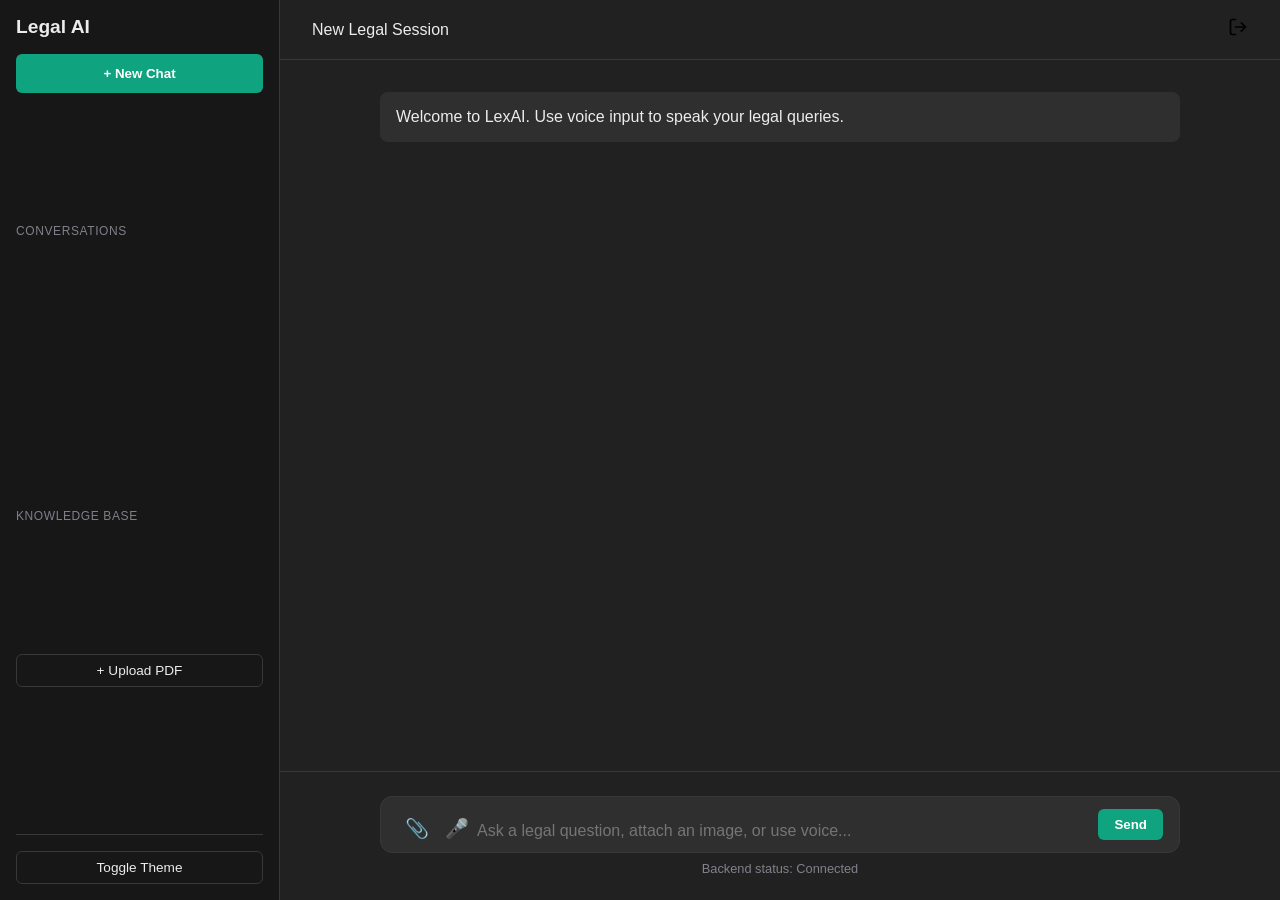
==== frontend/chat.html @ 262c81df "chore: commit local working copy" ====
<!DOCTYPE html>
<html lang="en" data-theme="dark">
<head>
    <meta charset="UTF-8">
    <meta name="viewport" content="width=device-width, initial-scale=1.0">
    <title>Chat - Legal AI Assistant</title>
    <link rel="stylesheet" href="./css/themes.css">
    <link rel="stylesheet" href="./css/main.css">
</head>
<body>
    <div class="app-container">
        <aside class="sidebar">
            <div class="sidebar-header">
                <h2>Legal AI</h2>
                <button id="new-chat-btn" class="btn-primary">+ New Chat</button>
            </div>
            
            <div class="sidebar-section-title">Conversations</div>
            <div class="sidebar-history" id="conversation-list"></div>

            <div class="sidebar-section-title" style="margin-top: 1rem;">Knowledge Base</div>
            <div class="document-upload-section">
                <input type="file" id="pdf-file-input" accept=".pdf" style="display: none;">
                <button id="upload-doc-btn" class="btn-secondary">+ Upload PDF</button>
                <div id="document-list" class="document-list"></div>
            </div>

            <div class="sidebar-footer">
                <button id="theme-toggle-btn" class="btn-secondary">Toggle Theme</button>
            </div>
        </aside>
        
        <main class="main-content">
            <header class="top-nav">
                <h1 id="chat-title">New Legal Session</h1>
                <div style="display: flex; gap: 10px; align-items: center;">
                    <span id="user-email-display" style="font-size: 0.85rem; color: var(--text-secondary);"></span>
                    <button id="logout-btn" class="btn-icon" aria-label="Logout" title="Logout">
                        <svg width="20" height="20" viewBox="0 0 24 24" fill="none" stroke="currentColor" stroke-width="2" stroke-linecap="round" stroke-linejoin="round">
                            <path d="M9 21H5a2 2 0 0 1-2-2V5a2 2 0 0 1 2-2h4"/>
                            <polyline points="16 17 21 12 16 7"/>
                            <line x1="21" y1="12" x2="9" y2="12"/>
                        </svg>
                    </button>
                </div>
            </header>
            
            <div id="chat-window" class="chat-window">
                <div class="message assistant-message">
                    <div class="message-content">
                        Welcome to LexAI. Use voice input to speak your legal queries.
                    </div>
                </div>
            </div>
            
            <div class="input-container">
                <div id="image-preview-container" class="image-preview-container" style="display: none;">
                    <img id="image-preview-thumb" src="" alt="Preview">
                    <button id="remove-image-btn" title="Remove image">×</button>
                </div>
                <div class="input-wrapper">
                    <input type="file" id="image-file-input" accept="image/*" style="display: none;">
                    <button id="attach-image-btn" class="btn-icon" title="Attach Image" style="font-size: 1.2rem; padding: 0 0.5rem; cursor: pointer;">📎</button>
                    <button id="mic-btn" class="btn-icon" title="Voice Input" style="font-size: 1.2rem; padding: 0 0.5rem; cursor: pointer;">🎤</button>
                    <textarea id="user-input" placeholder="Ask a legal question, attach an image, or use voice..." rows="1"></textarea>
                    <button id="send-btn" class="btn-send" aria-label="Send Message">Send</button>
                </div>
                <div id="status-indicator" class="status-indicator">Backend status: Connected</div>
            </div>
        </main>
    </div>

    <script src="https://cdnjs.cloudflare.com/ajax/libs/marked/9.1.6/marked.min.js"></script>
    <script type="module" src="./js/chat.js"></script>
    <script type="module" src="./js/documents.js"></script>
    <script type="module" src="./js/voice.js"></script>
</body>
</html>
---- frontend/css/themes.css ----
:root[data-theme="dark"] {
    --bg-sidebar: #171717;
    --bg-main: #212121;
    --bg-input: #2f2f2f;
    --text-primary: #ececec;
    --text-secondary: #8e8e9ae0;
    --border-color: #383838;
    --accent-color: #10a37f;
    --accent-hover: #1a7f64;
    --message-assistant: #2f2f2f;
    --message-user: #171717;
}

:root[data-theme="light"] {
    --bg-sidebar: #f9f9f9;
    --bg-main: #ffffff;
    --bg-input: #f4f4f4;
    --text-primary: #0f0f0f;
    --text-secondary: #606060;
    --border-color: #e0e0e0;
    --accent-color: #10a37f;
    --accent-hover: #1a7f64;
    --message-assistant: #f4f4f4;
    --message-user: #ffffff;
}
---- frontend/css/main.css ----
* {
    box-sizing: border-box;
    margin: 0;
    padding: 0;
    font-family: -apple-system, BlinkMacSystemFont, "Segoe UI", Roboto, Helvetica, Arial, sans-serif;
}

body, html {
    width: 100%;
    height: 100%;
    overflow: hidden;
    background-color: var(--bg-main);
    color: var(--text-primary);
}

.app-container {
    display: flex;
    width: 100vw;
    height: 100vh;
}

.sidebar {
    width: 280px;
    background-color: var(--bg-sidebar);
    border-right: 1px solid var(--border-color);
    display: flex;
    flex-direction: column;
    justify-content: space-between;
    padding: 1rem;
    overflow-y: auto;
}

.sidebar-header h2 {
    font-size: 1.2rem;
    margin-bottom: 1rem;
}

.sidebar-section-title {
    font-size: 0.75rem;
    text-transform: uppercase;
    letter-spacing: 0.05em;
    color: var(--text-secondary);
    margin-bottom: 0.5rem;
    margin-top: 0.5rem;
}

.btn-primary {
    width: 100%;
    padding: 0.75rem;
    background-color: var(--accent-color);
    color: white;
    border: none;
    border-radius: 6px;
    cursor: pointer;
    font-weight: 600;
}

.btn-primary:hover {
    background-color: var(--accent-hover);
}

.sidebar-history {
    max-height: 180px;
    overflow-y: auto;
}

.document-list {
    max-height: 150px;
    overflow-y: auto;
    margin-top: 0.5rem;
    display: flex;
    flex-direction: column;
    gap: 4px;
}

.document-item {
    display: flex;
    justify-content: space-between;
    align-items: center;
    padding: 0.4rem 0.6rem;
    background-color: var(--bg-input);
    border-radius: 4px;
    font-size: 0.8rem;
    color: var(--text-primary);
}

.document-item span {
    white-space: nowrap;
    overflow: hidden;
    text-overflow: ellipsis;
    max-width: 160px;
}

.doc-delete-btn {
    background: transparent;
    border: none;
    color: var(--text-secondary);
    cursor: pointer;
    font-size: 0.9rem;
}

.doc-delete-btn:hover {
    color: #ef4444;
}

.history-item {
    padding: 0.6rem;
    border-radius: 6px;
    cursor: pointer;
    color: var(--text-secondary);
    font-size: 0.85rem;
    white-space: nowrap;
    overflow: hidden;
    text-overflow: ellipsis;
}

.history-item:hover, .history-item.active {
    background-color: var(--border-color);
    color: var(--text-primary);
}

.sidebar-footer {
    border-top: 1px solid var(--border-color);
    padding-top: 1rem;
    margin-top: 1rem;
}

.btn-secondary {
    width: 100%;
    padding: 0.5rem;
    background: transparent;
    color: var(--text-primary);
    border: 1px solid var(--border-color);
    border-radius: 6px;
    cursor: pointer;
    font-size: 0.85rem;
}

.btn-secondary:hover {
    background-color: var(--border-color);
}

.main-content {
    flex: 1;
    display: flex;
    flex-direction: column;
    height: 100vh;
    background-color: var(--bg-main);
}

.top-nav {
    height: 60px;
    border-bottom: 1px solid var(--border-color);
    display: flex;
    align-items: center;
    justify-content: space-between;
    padding: 0 2rem;
}

.top-nav h1 {
    font-size: 1rem;
    font-weight: 500;
}

.btn-icon {
    background: transparent;
    border: none;
    font-size: 1.2rem;
    cursor: pointer;
}

.chat-window {
    flex: 1;
    overflow-y: auto;
    padding: 2rem;
    display: flex;
    flex-direction: column;
    gap: 1.5rem;
}

.message {
    max-width: 800px;
    margin: 0 auto;
    width: 100%;
    padding: 1rem;
    border-radius: 8px;
    display: flex;
    flex-direction: column;
    gap: 0.5rem;
}

.assistant-message {
    background-color: var(--message-assistant);
}

.user-message {
    background-color: var(--bg-input);
}

.message-header {
    display: flex;
    justify-content: flex-end;
    gap: 8px;
}

.tts-speak-btn {
    background: transparent;
    border: none;
    cursor: pointer;
    font-size: 0.9rem;
    opacity: 0.7;
}

.tts-speak-btn:hover {
    opacity: 1;
}

.input-container {
    padding: 1.5rem 2rem;
    background-color: var(--bg-main);
    border-top: 1px solid var(--border-color);
    display: flex;
    flex-direction: column;
    align-items: center;
}

.image-preview-container {
    max-width: 800px;
    width: 100%;
    display: flex;
    align-items: center;
    gap: 10px;
    margin-bottom: 0.5rem;
    padding: 0.5rem;
    background-color: var(--bg-input);
    border-radius: 8px;
}

.image-preview-container img {
    height: 50px;
    border-radius: 4px;
    object-fit: cover;
}

.input-wrapper {
    max-width: 800px;
    width: 100%;
    display: flex;
    background-color: var(--bg-input);
    border: 1px solid var(--border-color);
    border-radius: 12px;
    padding: 0.75rem 1rem;
    align-items: flex-end;
}

textarea {
    flex: 1;
    background: transparent;
    border: none;
    color: var(--text-primary);
    resize: none;
    outline: none;
    max-height: 200px;
    font-size: 1rem;
}

.btn-send {
    background-color: var(--accent-color);
    color: white;
    border: none;
    padding: 0.5rem 1rem;
    border-radius: 6px;
    cursor: pointer;
    font-weight: 600;
}

.status-indicator {
    margin-top: 0.5rem;
    font-size: 0.8rem;
    color: var(--text-secondary);
}

@media (max-width: 768px) {
    .sidebar {
        display: none;
    }
}

.message-content h1,
.message-content h2,
.message-content h3 {
    margin: 1.1rem 0 0.5rem 0;
    font-weight: 700;
    line-height: 1.3;
}

.message-content h1:first-child,
.message-content h2:first-child,
.message-content h3:first-child {
    margin-top: 0;
}

.message-content h2 {
    font-size: 1.15rem;
}

.message-content h3 {
    font-size: 1.05rem;
}

.message-content p {
    margin: 0 0 0.75rem 0;
    line-height: 1.6;
}

.message-content p:last-child {
    margin-bottom: 0;
}

.message-content ul,
.message-content ol {
    margin: 0.25rem 0 0.9rem 0;
    padding-left: 1.4rem;
    line-height: 1.6;
}

.message-content li {
    margin-bottom: 0.4rem;
}

.message-content strong {
    font-weight: 700;
}
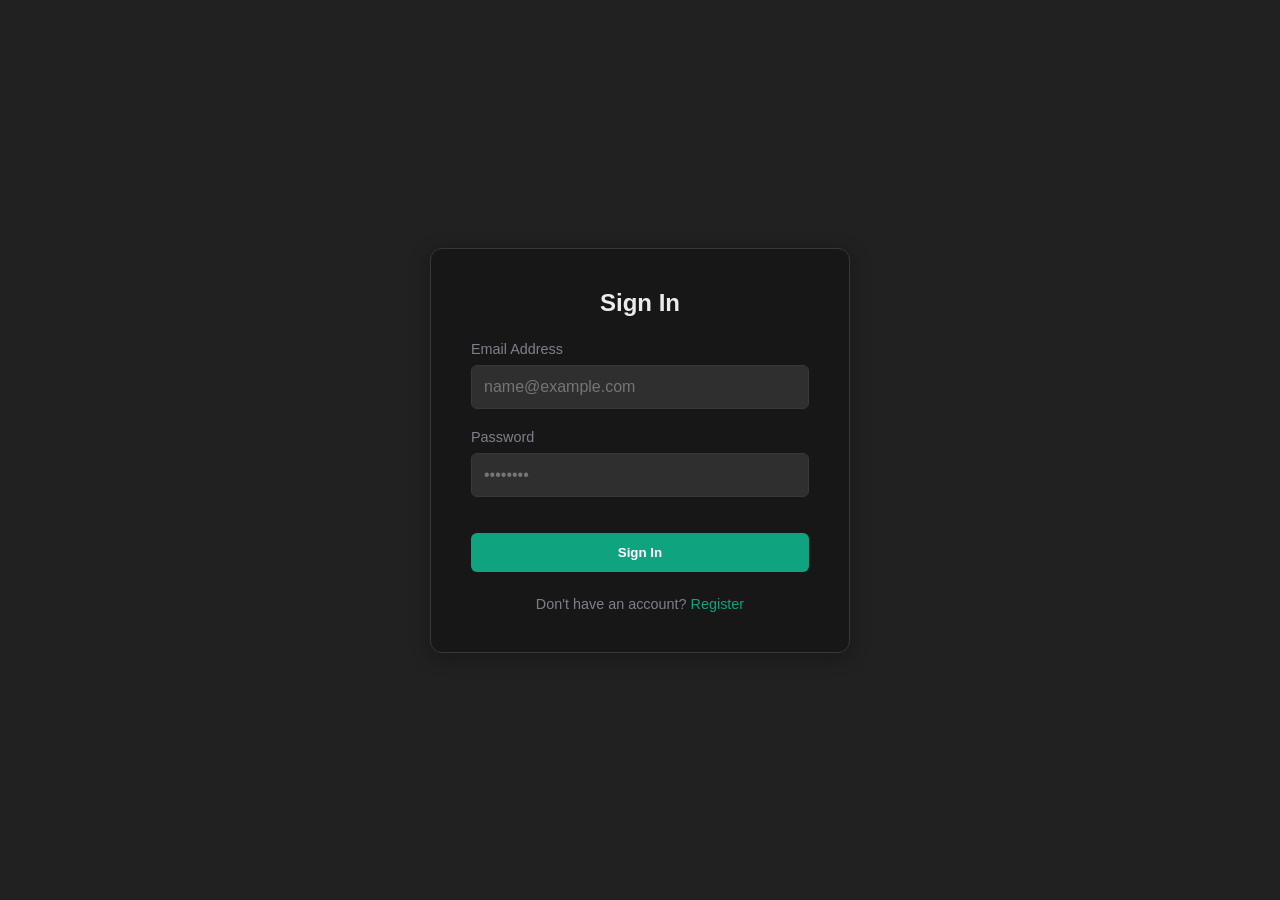
==== commit 03ef2041: "Vendor marked and DOMPurify and stop using a hardcoded voice API origin. CDN scripts and unsanitized" ====
--- a/frontend/chat.html
+++ b/frontend/chat.html
@@ -67,10 +67,12 @@
                 </div>
                 <div id="status-indicator" class="status-indicator">Backend status: Connected</div>
             </div>
+            <p class="legal-disclaimer">AI-generated research aid, not legal advice.</p>
         </main>
     </div>
 
-    <script src="https://cdnjs.cloudflare.com/ajax/libs/marked/9.1.6/marked.min.js"></script>
+    <script src="./js/vendor/marked.min.js"></script>
+    <script src="./js/vendor/purify.min.js"></script>
     <script type="module" src="./js/chat.js"></script>
     <script type="module" src="./js/documents.js"></script>
     <script type="module" src="./js/voice.js"></script>
--- a/frontend/css/main.css
+++ b/frontend/css/main.css
@@ -193,6 +193,18 @@
     background-color: var(--message-assistant);
 }
 
+.source-chip {
+    display: inline-block;
+    margin: 0 0.15em;
+    padding: 0.1em 0.5em;
+    border-radius: 999px;
+    background: #e8f0fe;
+    color: #1a56db;
+    font-size: 0.8em;
+    font-weight: 600;
+    white-space: nowrap;
+}
+
 .user-message {
     background-color: var(--bg-input);
 }
@@ -222,6 +234,14 @@
     display: flex;
     flex-direction: column;
     align-items: center;
+}
+
+.legal-disclaimer {
+    margin: 0;
+    padding: 0.4rem 1rem 0.75rem;
+    text-align: center;
+    font-size: 0.75rem;
+    color: var(--text-secondary);
 }
 
 .image-preview-container {
